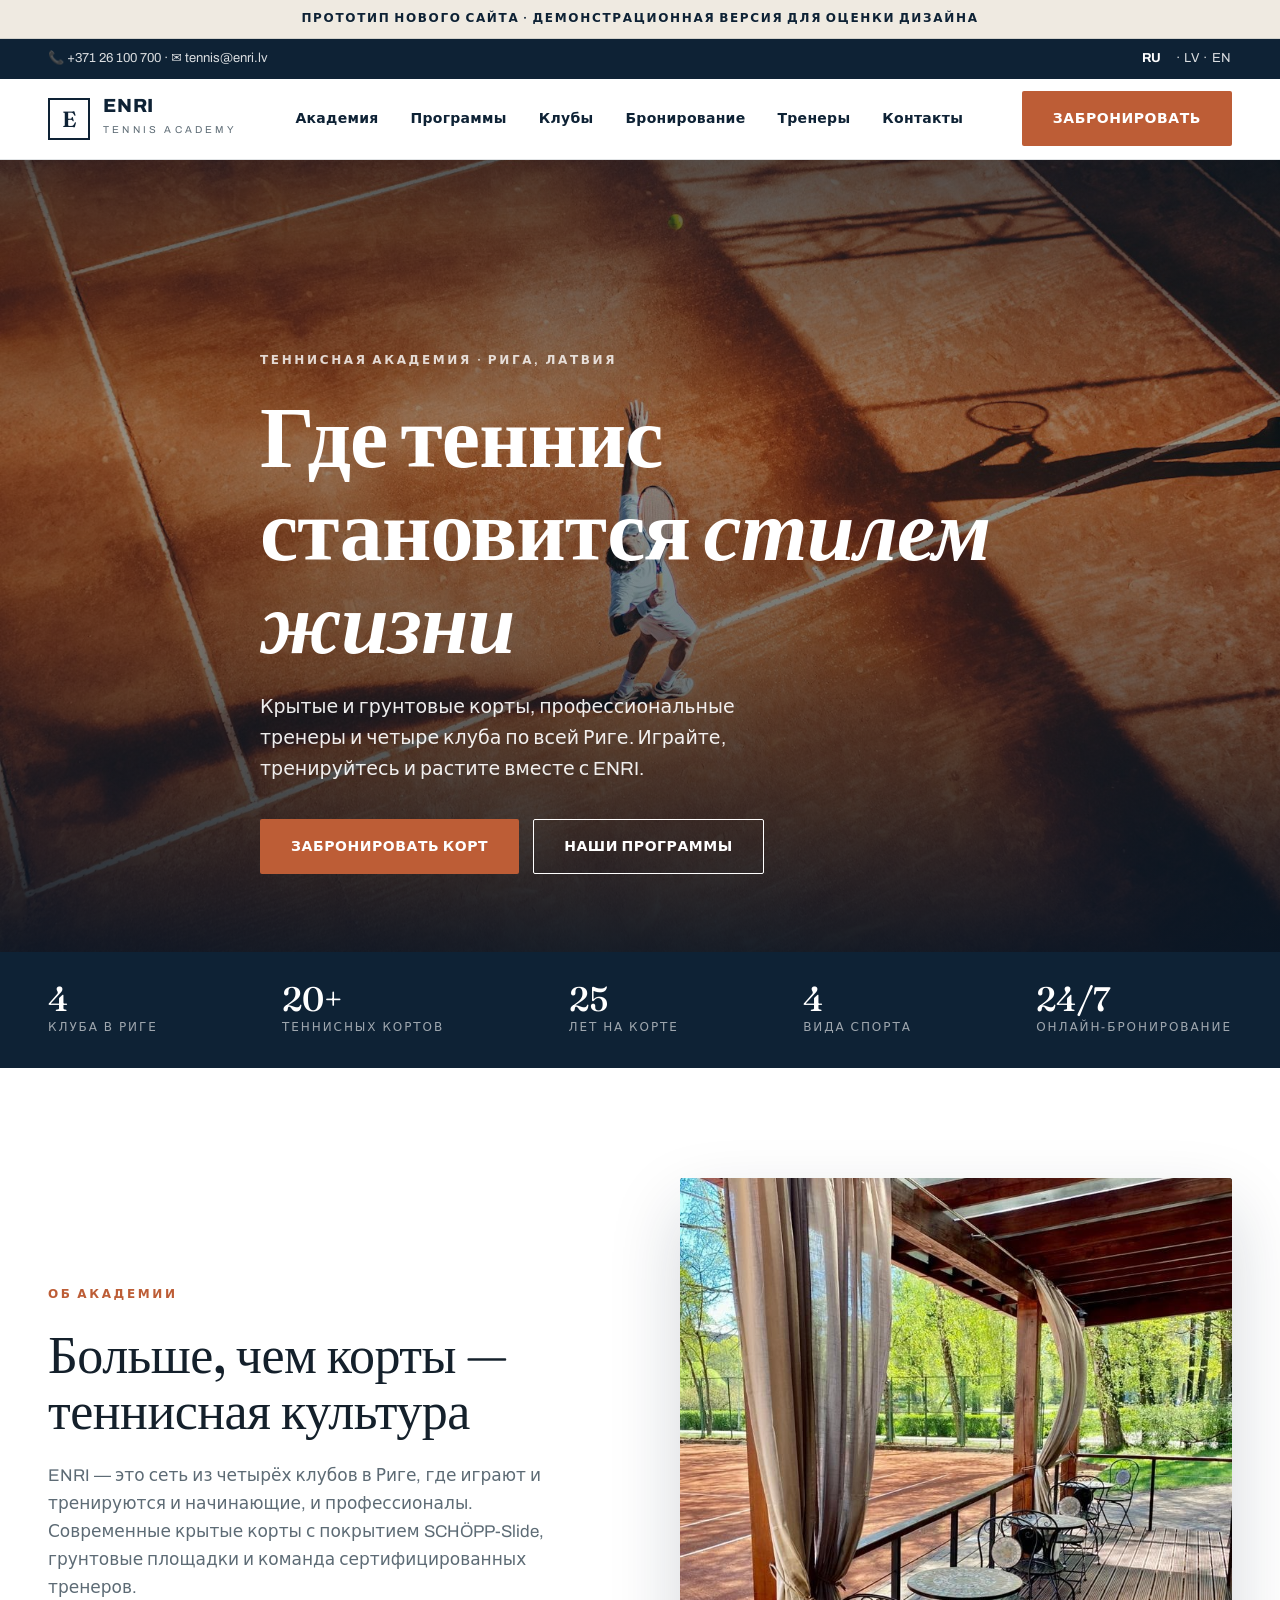
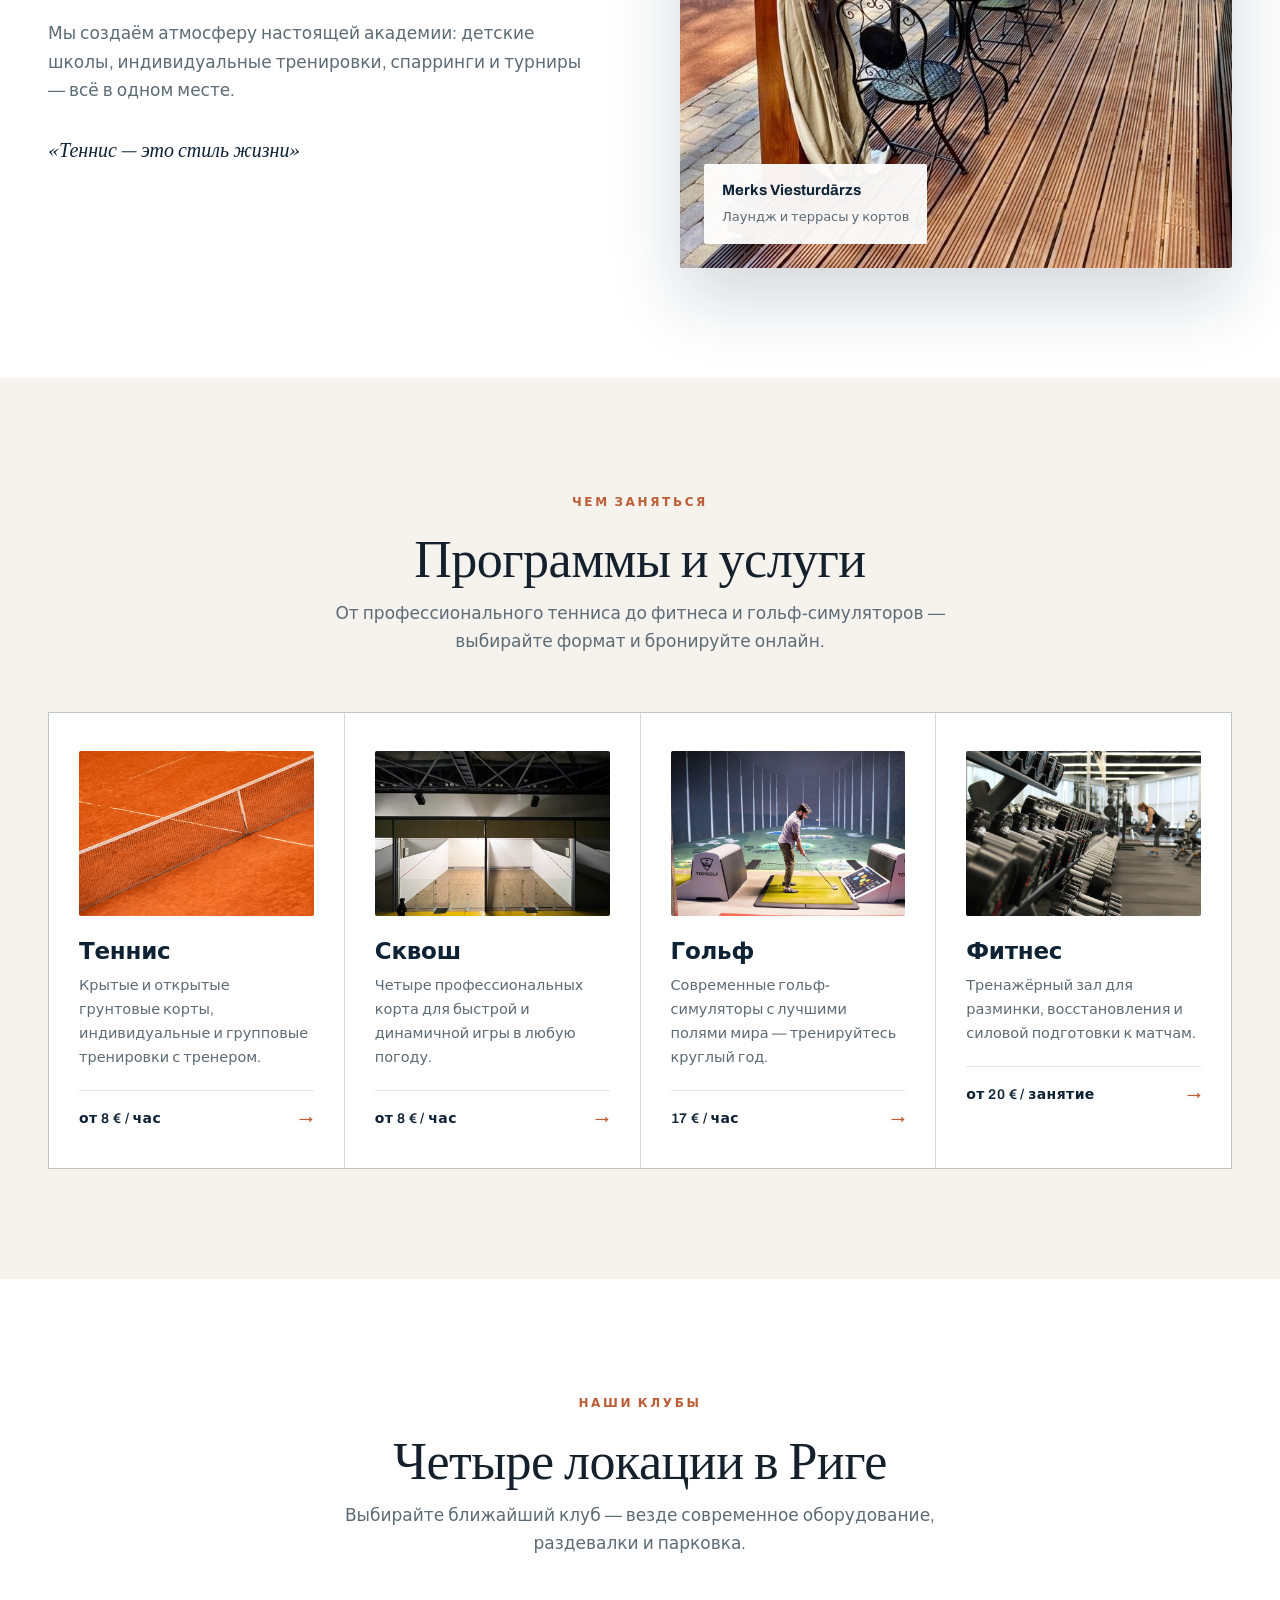
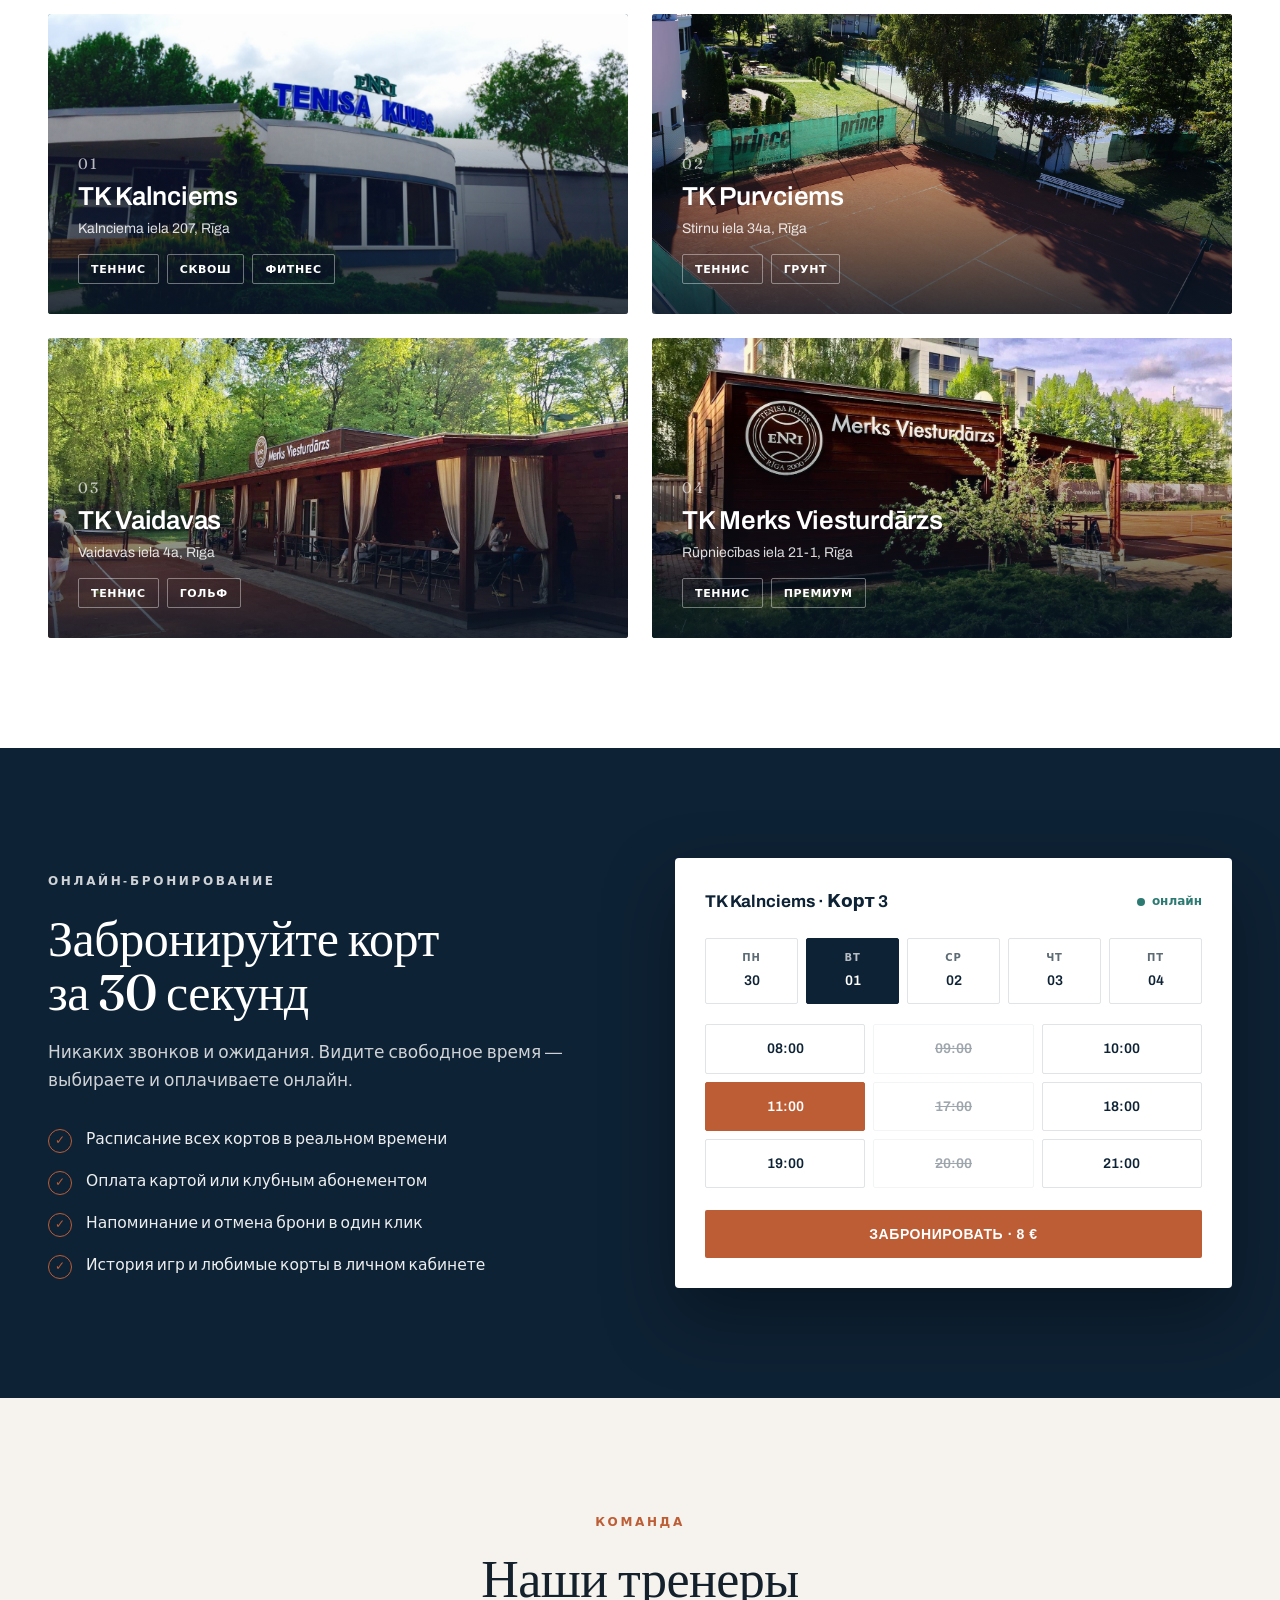
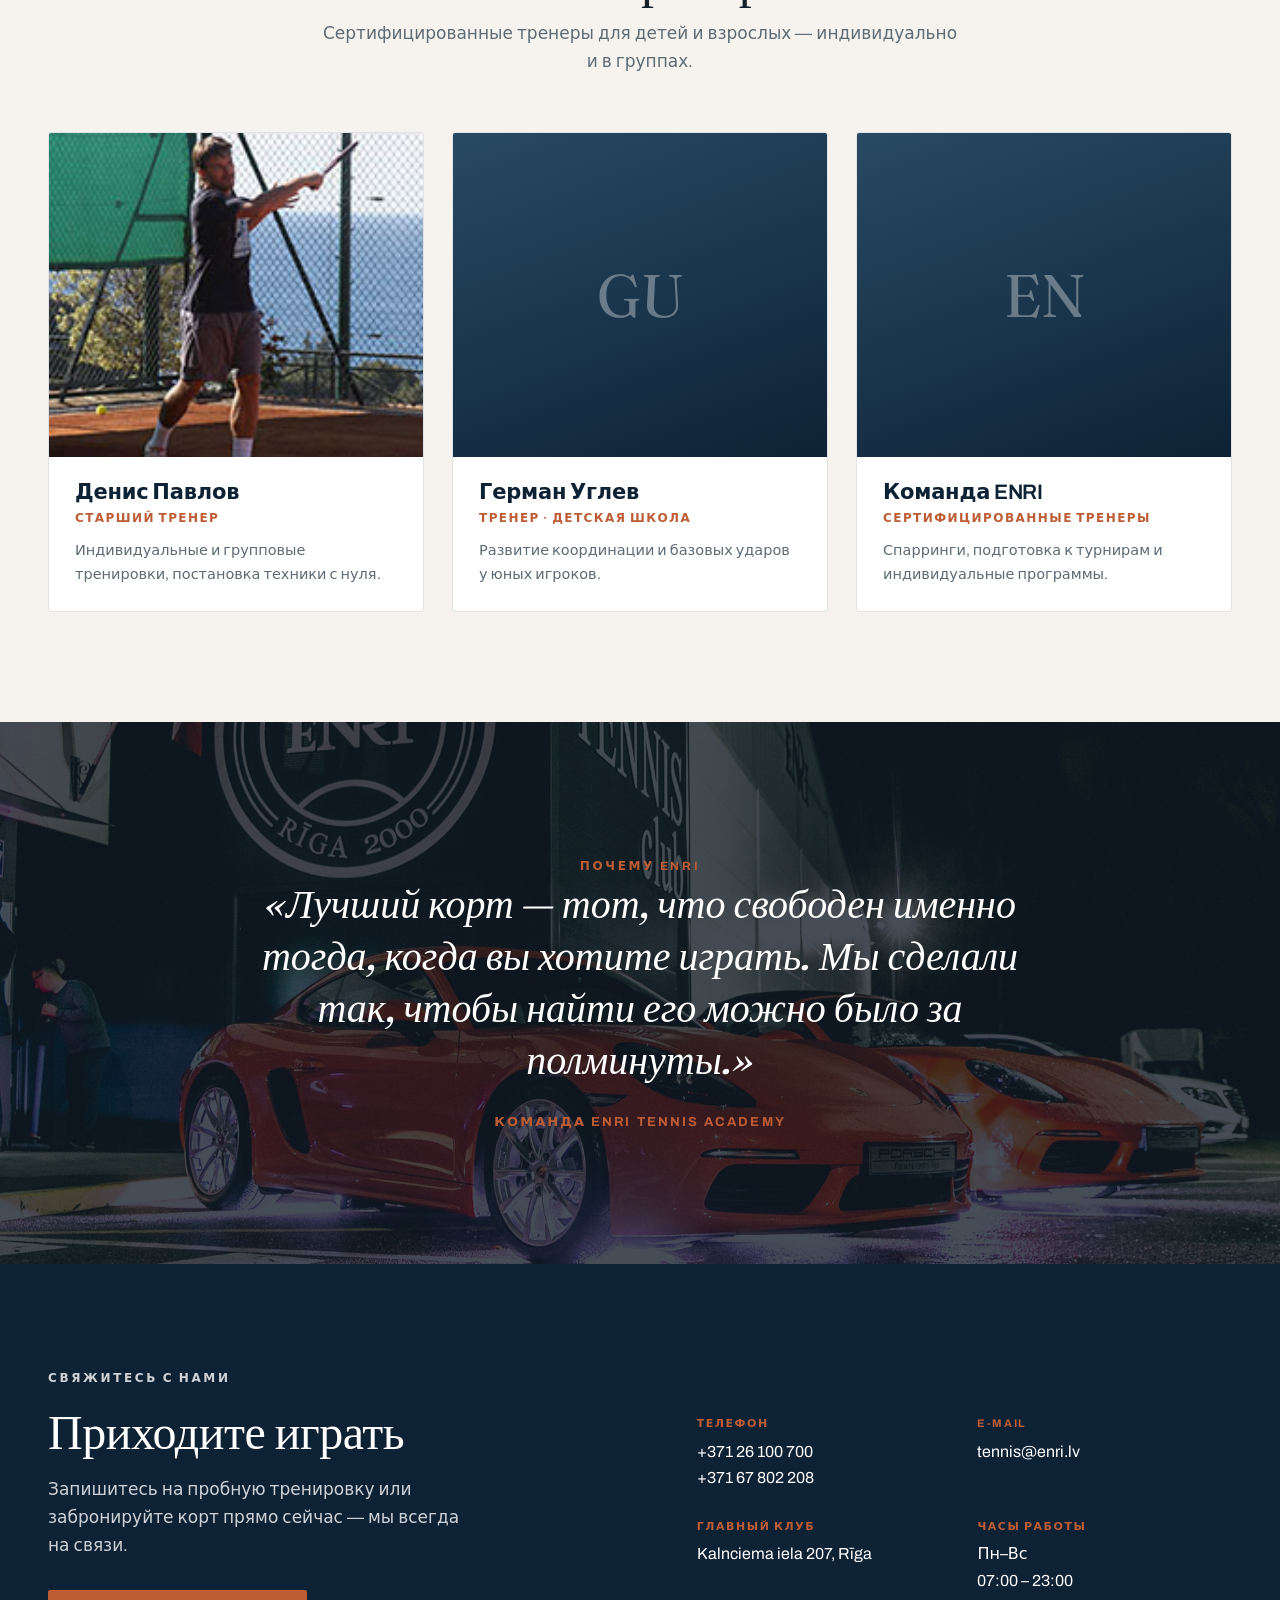
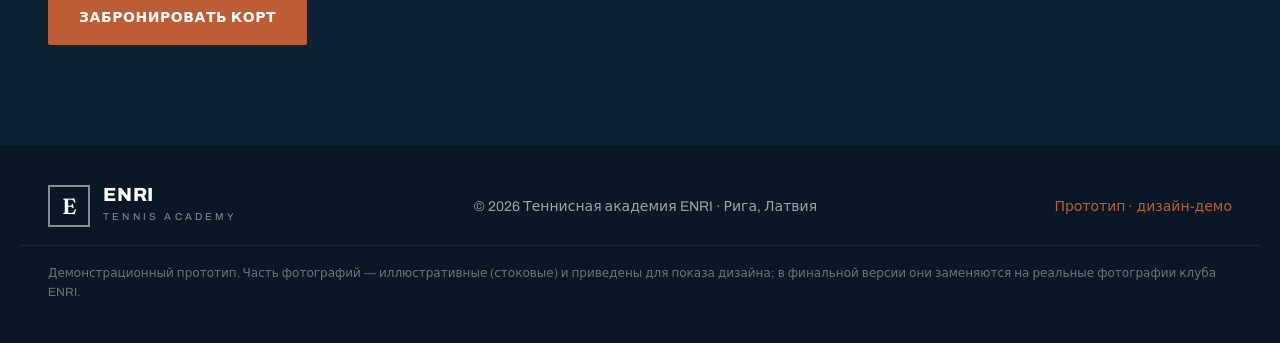
==== index.html @ 6da06980 "Add ENRI tennis club website prototype" ====
<!DOCTYPE html>
<html lang="ru">
<head>
<meta charset="UTF-8">
<meta name="viewport" content="width=device-width, initial-scale=1.0">
<title>ENRI Tennis Academy · Рига</title>
<meta name="description" content="ENRI — теннисная академия и сеть кортов в Риге. Теннис, сквош, гольф и фитнес. Тренировки, школы и онлайн-бронирование кортов.">
<link rel="preconnect" href="https://fonts.googleapis.com">
<link rel="preconnect" href="https://fonts.gstatic.com" crossorigin>
<link href="https://fonts.googleapis.com/css2?family=Archivo:wght@400;500;600;700;800;900&family=Fraunces:opsz,wght@9..144,400;9..144,500;9..144,600&display=swap" rel="stylesheet">
<style>
  :root{
    --navy:#0e2235;
    --navy-soft:#1b3850;
    --ink:#14202b;
    --paper:#ffffff;
    --cream:#f6f3ee;
    --cream-2:#efeae1;
    --clay:#bd5d36;
    --clay-deep:#a64c28;
    --sea:#2c7a72;
    --line:rgba(14,34,53,.12);
    --muted:#5d6b75;
    --max:1240px;
  }
  *{box-sizing:border-box;margin:0;padding:0}
  html{scroll-behavior:smooth}
  body{
    background:var(--paper);
    color:var(--ink);
    font-family:'Archivo',system-ui,sans-serif;
    line-height:1.65;
    -webkit-font-smoothing:antialiased;
    overflow-x:hidden;
  }
  a{color:inherit;text-decoration:none}
  img{max-width:100%;display:block}
  .wrap{max-width:var(--max);margin:0 auto;padding:0 28px}
  .serif{font-family:'Fraunces',Georgia,serif}
  .eyebrow{
    display:inline-block;font-size:12px;font-weight:700;letter-spacing:.22em;
    text-transform:uppercase;color:var(--clay);
  }
  .eyebrow.light{color:rgba(255,255,255,.8)}
  h1,h2,h3,h4{line-height:1.08;letter-spacing:-.01em;font-weight:700}
  .btn{
    display:inline-flex;align-items:center;gap:10px;cursor:pointer;
    padding:15px 30px;border-radius:2px;font-weight:600;font-size:14px;
    letter-spacing:.04em;text-transform:uppercase;border:1px solid transparent;
    transition:all .25s ease;
  }
  .btn-clay{background:var(--clay);color:#fff}
  .btn-clay:hover{background:var(--clay-deep)}
  .btn-outline{background:transparent;border-color:currentColor;color:var(--navy)}
  .btn-outline:hover{background:var(--navy);color:#fff;border-color:var(--navy)}
  .btn-outline.light{color:#fff}
  .btn-outline.light:hover{background:#fff;color:var(--navy)}

  /* ---------- TOP / HEADER ---------- */
  .topbar{background:var(--navy);color:rgba(255,255,255,.85);font-size:13px}
  .topbar .wrap{display:flex;justify-content:space-between;align-items:center;height:40px}
  .topbar a{opacity:.85;transition:opacity .2s}
  .topbar a:hover{opacity:1}
  .topbar .langs{display:flex;gap:14px;letter-spacing:.05em}
  .topbar .langs b{color:#fff}

  header{position:sticky;top:0;z-index:60;background:rgba(255,255,255,.92);backdrop-filter:blur(12px);border-bottom:1px solid var(--line)}
  .nav{display:flex;align-items:center;justify-content:space-between;height:80px}
  .logo{display:flex;align-items:center;gap:13px}
  .logo .mark{width:42px;height:42px;border:2px solid var(--navy);display:grid;place-items:center;
    font-family:'Fraunces';font-weight:600;font-size:22px;color:var(--navy)}
  .logo .txt b{display:block;font-weight:800;font-size:19px;letter-spacing:.04em;color:var(--navy);line-height:1}
  .logo .txt span{font-size:10px;letter-spacing:.32em;text-transform:uppercase;color:var(--muted)}
  .nav-links{display:flex;gap:32px;font-size:14px;font-weight:600;letter-spacing:.02em}
  .nav-links a{color:var(--navy);position:relative;padding:6px 0}
  .nav-links a::after{content:"";position:absolute;left:0;bottom:0;width:0;height:2px;background:var(--clay);transition:width .25s}
  .nav-links a:hover::after{width:100%}
  .nav-right{display:flex;align-items:center;gap:18px}
  .burger{display:none;flex-direction:column;gap:5px;background:none;border:none;cursor:pointer;padding:8px}
  .burger span{width:24px;height:2px;background:var(--navy);border-radius:2px}

  /* ---------- HERO ---------- */
  .hero{position:relative;min-height:88vh;display:flex;align-items:flex-end;color:#fff;overflow:hidden}
  .hero-bg{position:absolute;inset:0;z-index:0}
  .hero-bg .photo{position:absolute;inset:0;width:100%;height:100%;object-fit:cover}
  .hero-bg .vign{position:absolute;inset:0;background:
    linear-gradient(180deg,rgba(8,22,38,.68) 0%,rgba(8,22,38,.40) 35%,rgba(8,22,38,.55) 62%,rgba(8,22,38,.93) 100%)}
  .hero-inner{position:relative;z-index:2;padding:0 0 78px;max-width:760px}
  .hero h1{font-size:clamp(44px,7vw,86px);font-weight:600;margin:18px 0 22px}
  .hero h1 i{font-style:italic;color:#fff}
  .hero p{font-size:19px;max-width:540px;color:rgba(255,255,255,.92);margin-bottom:34px;font-weight:400}
  .hero-actions{display:flex;gap:14px;flex-wrap:wrap}
  .hero-meta{position:absolute;right:28px;bottom:78px;z-index:2;text-align:right;display:none}

  .ticker{background:var(--navy);color:#fff}
  .ticker .wrap{display:flex;justify-content:space-between;gap:24px;padding:30px 28px;flex-wrap:wrap}
  .ticker .it{display:flex;flex-direction:column;gap:2px}
  .ticker .it b{font-family:'Fraunces';font-size:34px;font-weight:500;line-height:1}
  .ticker .it span{font-size:12px;letter-spacing:.16em;text-transform:uppercase;color:rgba(255,255,255,.6)}

  /* ---------- INTRO ---------- */
  .intro{padding:110px 0}
  .intro-grid{display:grid;grid-template-columns:1fr 1fr;gap:80px;align-items:center}
  .intro h2{font-size:clamp(32px,4.4vw,52px);font-weight:500;margin:20px 0 24px}
  .intro p{color:var(--muted);font-size:17px;margin-bottom:18px}
  .intro .sig{margin-top:28px;font-family:'Fraunces';font-style:italic;font-size:20px;color:var(--navy)}
  .intro-img{position:relative;aspect-ratio:4/5;border-radius:3px;overflow:hidden;
    background:#0e2235;box-shadow:0 30px 70px rgba(14,34,53,.18)}
  .intro-img .cover{position:absolute;inset:0;width:100%;height:100%;object-fit:cover}
  .intro-img .cap{position:absolute;left:24px;bottom:24px;background:rgba(255,255,255,.94);
    padding:14px 18px;border-radius:2px}
  .intro-img .cap b{display:block;font-size:15px;color:var(--navy)}
  .intro-img .cap span{font-size:13px;color:var(--muted)}

  /* ---------- PROGRAMS ---------- */
  .programs{background:var(--cream);padding:110px 0}
  .sec-head{text-align:center;max-width:640px;margin:0 auto 56px}
  .sec-head h2{font-size:clamp(32px,4.4vw,52px);font-weight:500;margin:16px 0 14px}
  .sec-head p{color:var(--muted);font-size:17px}
  .prog-grid{display:grid;grid-template-columns:repeat(4,1fr);gap:1px;background:var(--line);border:1px solid var(--line)}
  .prog{background:var(--paper);padding:38px 30px;transition:background .3s;position:relative}
  .prog:hover{background:#fff}
  .prog .ph{aspect-ratio:1/.7;border-radius:2px;margin-bottom:24px;position:relative;overflow:hidden}
  .prog .ph.t{background:linear-gradient(150deg,#bd6840,#8f4527)}
  .prog .ph.s{background:linear-gradient(150deg,#2c7a72,#19514b)}
  .prog .ph.g{background:linear-gradient(150deg,#3a6f4a,#244830)}
  .prog .ph.f{background:linear-gradient(150deg,#2f6f93,#1c4763)}
  .prog .ph svg{position:absolute;inset:0;width:100%;height:100%;opacity:.5}
  .prog h3{font-size:23px;font-weight:600;color:var(--navy);margin-bottom:10px}
  .prog p{color:var(--muted);font-size:14.5px;margin-bottom:20px;min-height:64px}
  .prog .price{font-size:14px;font-weight:700;color:var(--clay);letter-spacing:.03em;
    display:flex;justify-content:space-between;align-items:center;border-top:1px solid var(--line);padding-top:16px}
  .prog .price span{color:var(--navy);font-weight:600}
  .prog .price .arr{color:var(--clay)}

  /* ---------- FACILITIES / LOCATIONS ---------- */
  .facilities{padding:110px 0}
  .loc-grid{display:grid;grid-template-columns:repeat(2,1fr);gap:24px;margin-top:50px}
  .loc{position:relative;border-radius:3px;overflow:hidden;min-height:300px;display:flex;align-items:flex-end;color:#fff}
  .loc .bg{position:absolute;inset:0;z-index:0}
  .loc:nth-child(1) .bg{background:linear-gradient(160deg,#2f6f93,#0e2235)}
  .loc:nth-child(2) .bg{background:linear-gradient(160deg,#bd6840,#5e2f1a)}
  .loc:nth-child(3) .bg{background:linear-gradient(160deg,#2c7a72,#11302c)}
  .loc:nth-child(4) .bg{background:linear-gradient(160deg,#3a6f4a,#15281a)}
  .loc .bg svg{position:absolute;inset:0;width:100%;height:100%;opacity:.4}
  .loc .bg img{position:absolute;inset:0;width:100%;height:100%;object-fit:cover}
  .loc .ov{position:absolute;inset:0;background:linear-gradient(180deg,transparent 30%,rgba(8,22,38,.82));z-index:1}
  .loc .body{position:relative;z-index:2;padding:30px}
  .loc .num{font-family:'Fraunces';font-size:15px;opacity:.7;letter-spacing:.1em}
  .loc h4{font-size:26px;font-weight:600;margin:6px 0 6px}
  .loc .addr{font-size:14px;opacity:.85;margin-bottom:14px}
  .loc .tags{display:flex;gap:8px;flex-wrap:wrap}
  .tag{font-size:11px;font-weight:600;letter-spacing:.06em;text-transform:uppercase;
    padding:5px 12px;border:1px solid rgba(255,255,255,.4);border-radius:2px}

  /* ---------- BOOKING ---------- */
  .booking{background:var(--navy);color:#fff;padding:110px 0}
  .booking-grid{display:grid;grid-template-columns:1fr 1fr;gap:70px;align-items:center}
  .booking h2{font-size:clamp(32px,4.4vw,50px);font-weight:500;margin:18px 0 20px}
  .booking p.lead{color:rgba(255,255,255,.8);font-size:17px;margin-bottom:30px}
  .booking ul{list-style:none;display:flex;flex-direction:column;gap:15px}
  .booking li{display:flex;gap:14px;align-items:flex-start;font-size:15.5px;color:rgba(255,255,255,.92)}
  .check{width:24px;height:24px;border:1px solid var(--clay);color:var(--clay);border-radius:50%;
    display:grid;place-items:center;flex-shrink:0;font-size:12px;margin-top:3px}
  .widget{background:#fff;color:var(--ink);border-radius:4px;padding:30px;box-shadow:0 30px 70px rgba(0,0,0,.35)}
  .widget .wh{display:flex;justify-content:space-between;align-items:center;margin-bottom:22px}
  .widget .wh b{font-size:17px;color:var(--navy)}
  .widget .wh .live{font-size:12px;color:var(--sea);font-weight:600;display:flex;align-items:center;gap:7px}
  .dot{width:8px;height:8px;border-radius:50%;background:var(--sea)}
  .days{display:grid;grid-template-columns:repeat(5,1fr);gap:8px;margin-bottom:20px}
  .day{text-align:center;padding:11px 0;border-radius:2px;border:1px solid var(--line);font-size:14px;
    font-weight:600;color:var(--navy);cursor:pointer;transition:.2s}
  .day small{display:block;color:var(--muted);font-size:10px;font-weight:600;letter-spacing:.08em;margin-bottom:3px}
  .day.active{background:var(--navy);color:#fff;border-color:var(--navy)}
  .day.active small{color:rgba(255,255,255,.7)}
  .slots{display:grid;grid-template-columns:repeat(3,1fr);gap:8px}
  .slot{padding:12px 0;text-align:center;border-radius:2px;font-size:14px;font-weight:600;cursor:pointer;
    border:1px solid var(--line);color:var(--navy);transition:.2s}
  .slot:hover:not(.busy){border-color:var(--clay);color:var(--clay)}
  .slot.busy{opacity:.4;cursor:not-allowed;text-decoration:line-through}
  .slot.sel{background:var(--clay);color:#fff;border-color:var(--clay)}
  .widget .wbtn{width:100%;justify-content:center;margin-top:22px}

  /* ---------- COACHES ---------- */
  .coaches{padding:110px 0;background:var(--cream)}
  .coach-grid{display:grid;grid-template-columns:repeat(3,1fr);gap:28px;margin-top:50px}
  .coach{background:#fff;border:1px solid var(--line);border-radius:3px;overflow:hidden;transition:transform .3s,box-shadow .3s}
  .coach:hover{transform:translateY(-6px);box-shadow:0 24px 50px rgba(14,34,53,.14)}
  .coach .ph{aspect-ratio:3/2.6;position:relative;display:grid;place-items:center;
    background:linear-gradient(160deg,#284a63,#0e2235)}
  .coach .ph .ini{font-family:'Fraunces';font-size:60px;color:rgba(255,255,255,.35)}
  .coach .ci{padding:24px 26px}
  .coach h4{font-size:21px;font-weight:600;color:var(--navy)}
  .coach .role{color:var(--clay);font-size:12px;font-weight:700;letter-spacing:.12em;text-transform:uppercase;margin:5px 0 10px}
  .coach .bio{color:var(--muted);font-size:14.5px}

  /* ---------- QUOTE ---------- */
  .quote{padding:130px 0;text-align:center;position:relative;color:#fff;overflow:hidden}
  .quote .qbg{position:absolute;inset:0;z-index:0}
  .quote .qbg img{width:100%;height:100%;object-fit:cover}
  .quote .qbg::after{content:"";position:absolute;inset:0;background:rgba(8,18,30,.74)}
  .quote .wrap{max-width:860px;position:relative;z-index:1}
  .quote blockquote{font-family:'Fraunces';font-style:italic;font-weight:500;font-size:clamp(26px,3.6vw,40px);
    line-height:1.3;color:#fff}
  .quote .by{margin-top:26px;font-size:13px;letter-spacing:.16em;text-transform:uppercase;color:var(--clay);font-weight:700}

  /* ---------- CONTACT ---------- */
  .contact{background:var(--navy);color:#fff;padding:100px 0}
  .contact-grid{display:grid;grid-template-columns:1.1fr 1fr;gap:60px;align-items:center}
  .contact h2{font-size:clamp(30px,4vw,48px);font-weight:500;margin:16px 0 18px}
  .contact .lead{color:rgba(255,255,255,.8);font-size:17px;margin-bottom:30px;max-width:420px}
  .ci-list{display:grid;grid-template-columns:1fr 1fr;gap:26px}
  .ci-row .l{font-size:11px;letter-spacing:.14em;text-transform:uppercase;color:var(--clay);font-weight:700;margin-bottom:6px}
  .ci-row .v{font-size:16px;color:#fff}

  footer{background:#091824;color:rgba(255,255,255,.6);padding:40px 0;font-size:14px}
  .foot{display:flex;justify-content:space-between;align-items:center;gap:18px;flex-wrap:wrap}
  .foot .logo .mark{border-color:rgba(255,255,255,.5);color:#fff}
  .foot .logo .txt b{color:#fff}

  .proto{background:var(--cream-2);color:var(--navy);text-align:center;font-size:12px;font-weight:700;
    padding:9px;letter-spacing:.14em;text-transform:uppercase;border-bottom:1px solid var(--line)}

  /* ---------- RESPONSIVE ---------- */
  @media(max-width:980px){
    .nav-links{display:none}
    .burger{display:flex}
    .intro-grid{grid-template-columns:1fr;gap:44px}
    .prog-grid{grid-template-columns:repeat(2,1fr)}
    .booking-grid{grid-template-columns:1fr;gap:44px}
    .coach-grid{grid-template-columns:1fr}
    .contact-grid{grid-template-columns:1fr;gap:40px}
  }
  @media(max-width:600px){
    .topbar .left{display:none}
    .prog-grid{grid-template-columns:1fr}
    .loc-grid{grid-template-columns:1fr}
    .ci-list{grid-template-columns:1fr}
    .hero{min-height:80vh}
  }
</style>
</head>
<body>

<div class="proto">Прототип нового сайта · демонстрационная версия для оценки дизайна</div>

<!-- TOPBAR -->
<div class="topbar">
  <div class="wrap">
    <div class="left">📞 +371 26 100 700 · ✉ tennis@enri.lv</div>
    <div class="langs"><b>RU</b> · LV · EN</div>
  </div>
</div>

<!-- HEADER -->
<header>
  <div class="wrap nav">
    <a class="logo" href="#">
      <span class="mark">E</span>
      <span class="txt"><b>ENRI</b><span>Tennis Academy</span></span>
    </a>
    <nav class="nav-links">
      <a href="#about">Академия</a>
      <a href="#programs">Программы</a>
      <a href="#facilities">Клубы</a>
      <a href="#booking">Бронирование</a>
      <a href="#coaches">Тренеры</a>
      <a href="#contact">Контакты</a>
    </nav>
    <div class="nav-right">
      <a href="#booking" class="btn btn-clay">Забронировать</a>
      <button class="burger" id="burger"><span></span><span></span><span></span></button>
    </div>
  </div>
</header>

<!-- HERO -->
<section class="hero">
  <div class="hero-bg">
    <img class="photo" src="img/stock/action1.jpg" alt="Теннис на грунтовом корте">
    <div class="vign"></div>
  </div>
  <div class="wrap">
    <div class="hero-inner">
      <span class="eyebrow light">Теннисная академия · Рига, Латвия</span>
      <h1 class="serif">Где теннис<br>становится <i>стилем жизни</i></h1>
      <p>Крытые и грунтовые корты, профессиональные тренеры и четыре клуба по всей Риге. Играйте, тренируйтесь и растите вместе с ENRI.</p>
      <div class="hero-actions">
        <a href="#booking" class="btn btn-clay">Забронировать корт</a>
        <a href="#programs" class="btn btn-outline light">Наши программы</a>
      </div>
    </div>
  </div>
</section>

<!-- TICKER -->
<div class="ticker">
  <div class="wrap">
    <div class="it"><b>4</b><span>клуба в Риге</span></div>
    <div class="it"><b>20+</b><span>теннисных кортов</span></div>
    <div class="it"><b>25</b><span>лет на корте</span></div>
    <div class="it"><b>4</b><span>вида спорта</span></div>
    <div class="it"><b>24/7</b><span>онлайн-бронирование</span></div>
  </div>
</div>

<!-- INTRO / ABOUT -->
<section class="intro" id="about">
  <div class="wrap intro-grid">
    <div>
      <span class="eyebrow">Об академии</span>
      <h2 class="serif">Больше, чем корты —<br>теннисная культура</h2>
      <p>ENRI — это сеть из четырёх клубов в Риге, где играют и тренируются и начинающие, и профессионалы. Современные крытые корты с покрытием SCHÖPP-Slide, грунтовые площадки и команда сертифицированных тренеров.</p>
      <p>Мы создаём атмосферу настоящей академии: детские школы, индивидуальные тренировки, спарринги и турниры — всё в одном месте.</p>
      <div class="sig">«Теннис — это стиль жизни»</div>
    </div>
    <div class="intro-img">
      <img class="cover" src="img/c-5.jpg" alt="Лаундж-зона у грунтовых кортов ENRI">
      <div class="cap"><b>Merks Viesturdārzs</b><span>Лаундж и террасы у кортов</span></div>
    </div>
  </div>
</section>

<!-- PROGRAMS -->
<section class="programs" id="programs">
  <div class="wrap">
    <div class="sec-head">
      <span class="eyebrow">Чем заняться</span>
      <h2 class="serif">Программы и услуги</h2>
      <p>От профессионального тенниса до фитнеса и гольф-симуляторов — выбирайте формат и бронируйте онлайн.</p>
    </div>
    <div class="prog-grid">
      <div class="prog">
        <div class="ph t" style="background-image:url('img/stock/clay1.jpg');background-size:cover;background-position:center"></div>
        <h3>Теннис</h3>
        <p>Крытые и открытые грунтовые корты, индивидуальные и групповые тренировки с тренером.</p>
        <div class="price"><span>от 8 € / час</span><span class="arr">→</span></div>
      </div>
      <div class="prog">
        <div class="ph s" style="background-image:url('img/stock/squash1.jpg');background-size:cover;background-position:center"></div>
        <h3>Сквош</h3>
        <p>Четыре профессиональных корта для быстрой и динамичной игры в любую погоду.</p>
        <div class="price"><span>от 8 € / час</span><span class="arr">→</span></div>
      </div>
      <div class="prog">
        <div class="ph g" style="background-image:url('img/stock/golf1.jpg');background-size:cover;background-position:center"></div>
        <h3>Гольф</h3>
        <p>Современные гольф-симуляторы с лучшими полями мира — тренируйтесь круглый год.</p>
        <div class="price"><span>17 € / час</span><span class="arr">→</span></div>
      </div>
      <div class="prog">
        <div class="ph f" style="background-image:url('img/stock/fitness2.jpg');background-size:cover;background-position:center"></div>
        <h3>Фитнес</h3>
        <p>Тренажёрный зал для разминки, восстановления и силовой подготовки к матчам.</p>
        <div class="price"><span>от 20 € / занятие</span><span class="arr">→</span></div>
      </div>
    </div>
  </div>
</section>

<!-- FACILITIES -->
<section class="facilities" id="facilities">
  <div class="wrap">
    <div class="sec-head">
      <span class="eyebrow">Наши клубы</span>
      <h2 class="serif">Четыре локации в Риге</h2>
      <p>Выбирайте ближайший клуб — везде современное оборудование, раздевалки и парковка.</p>
    </div>
    <div class="loc-grid">
      <div class="loc">
        <div class="bg"><img src="img/c-fsr.jpg" alt="TK Kalnciems"></div>
        <div class="ov"></div>
        <div class="body">
          <div class="num">01</div><h4>TK Kalnciems</h4>
          <div class="addr">Kalnciema iela 207, Rīga</div>
          <div class="tags"><span class="tag">Теннис</span><span class="tag">Сквош</span><span class="tag">Фитнес</span></div>
        </div>
      </div>
      <div class="loc">
        <div class="bg"><img src="img/c-dsc04954.jpg" alt="TK Purvciems"></div>
        <div class="ov"></div>
        <div class="body">
          <div class="num">02</div><h4>TK Purvciems</h4>
          <div class="addr">Stirnu iela 34a, Rīga</div>
          <div class="tags"><span class="tag">Теннис</span><span class="tag">Грунт</span></div>
        </div>
      </div>
      <div class="loc">
        <div class="bg"><img src="img/c-4.jpg" alt="TK Vaidavas"></div>
        <div class="ov"></div>
        <div class="body">
          <div class="num">03</div><h4>TK Vaidavas</h4>
          <div class="addr">Vaidavas iela 4a, Rīga</div>
          <div class="tags"><span class="tag">Теннис</span><span class="tag">Гольф</span></div>
        </div>
      </div>
      <div class="loc">
        <div class="bg"><img src="img/c-3.jpg" alt="TK Merks Viesturdārzs"></div>
        <div class="ov"></div>
        <div class="body">
          <div class="num">04</div><h4>TK Merks Viesturdārzs</h4>
          <div class="addr">Rūpniecības iela 21-1, Rīga</div>
          <div class="tags"><span class="tag">Теннис</span><span class="tag">Премиум</span></div>
        </div>
      </div>
    </div>
  </div>
</section>

<!-- BOOKING -->
<section class="booking" id="booking">
  <div class="wrap booking-grid">
    <div>
      <span class="eyebrow light">Онлайн-бронирование</span>
      <h2 class="serif">Забронируйте корт<br>за 30 секунд</h2>
      <p class="lead">Никаких звонков и ожидания. Видите свободное время — выбираете и оплачиваете онлайн.</p>
      <ul>
        <li><span class="check">✓</span> Расписание всех кортов в реальном времени</li>
        <li><span class="check">✓</span> Оплата картой или клубным абонементом</li>
        <li><span class="check">✓</span> Напоминание и отмена брони в один клик</li>
        <li><span class="check">✓</span> История игр и любимые корты в личном кабинете</li>
      </ul>
    </div>
    <div class="widget">
      <div class="wh"><b>TK Kalnciems · Корт 3</b><span class="live"><span class="dot"></span>онлайн</span></div>
      <div class="days">
        <div class="day"><small>ПН</small>30</div>
        <div class="day active"><small>ВТ</small>01</div>
        <div class="day"><small>СР</small>02</div>
        <div class="day"><small>ЧТ</small>03</div>
        <div class="day"><small>ПТ</small>04</div>
      </div>
      <div class="slots" id="slots">
        <div class="slot">08:00</div>
        <div class="slot busy">09:00</div>
        <div class="slot">10:00</div>
        <div class="slot sel">11:00</div>
        <div class="slot busy">17:00</div>
        <div class="slot">18:00</div>
        <div class="slot">19:00</div>
        <div class="slot busy">20:00</div>
        <div class="slot">21:00</div>
      </div>
      <button class="btn btn-clay wbtn" id="bookBtn">Забронировать · 8 €</button>
    </div>
  </div>
</section>

<!-- COACHES -->
<section class="coaches" id="coaches">
  <div class="wrap">
    <div class="sec-head">
      <span class="eyebrow">Команда</span>
      <h2 class="serif">Наши тренеры</h2>
      <p>Сертифицированные тренеры для детей и взрослых — индивидуально и в группах.</p>
    </div>
    <div class="coach-grid">
      <div class="coach">
        <div class="ph" style="background-image:url('img/denis-pavlov_200x200.jpg');background-size:cover;background-position:center top"></div>
        <div class="ci"><h4>Денис Павлов</h4><div class="role">Старший тренер</div><div class="bio">Индивидуальные и групповые тренировки, постановка техники с нуля.</div></div>
      </div>
      <div class="coach">
        <div class="ph"><span class="ini">GU</span></div>
        <div class="ci"><h4>Герман Углев</h4><div class="role">Тренер · детская школа</div><div class="bio">Развитие координации и базовых ударов у юных игроков.</div></div>
      </div>
      <div class="coach">
        <div class="ph"><span class="ini">EN</span></div>
        <div class="ci"><h4>Команда ENRI</h4><div class="role">Сертифицированные тренеры</div><div class="bio">Спарринги, подготовка к турнирам и индивидуальные программы.</div></div>
      </div>
    </div>
  </div>
</section>

<!-- QUOTE -->
<section class="quote">
  <div class="qbg"><img src="img/c-hall1.jpg" alt="Теннисный клуб ENRI"></div>
  <div class="wrap">
    <span class="eyebrow">Почему ENRI</span>
    <blockquote>«Лучший корт — тот, что свободен именно тогда, когда вы хотите играть. Мы сделали так, чтобы найти его можно было за полминуты.»</blockquote>
    <div class="by">Команда ENRI Tennis Academy</div>
  </div>
</section>

<!-- CONTACT -->
<section class="contact" id="contact">
  <div class="wrap contact-grid">
    <div>
      <span class="eyebrow light">Свяжитесь с нами</span>
      <h2 class="serif">Приходите играть</h2>
      <p class="lead">Запишитесь на пробную тренировку или забронируйте корт прямо сейчас — мы всегда на связи.</p>
      <a href="#booking" class="btn btn-clay">Забронировать корт</a>
    </div>
    <div class="ci-list">
      <div class="ci-row"><div class="l">Телефон</div><div class="v">+371 26 100 700<br>+371 67 802 208</div></div>
      <div class="ci-row"><div class="l">E-mail</div><div class="v">tennis@enri.lv</div></div>
      <div class="ci-row"><div class="l">Главный клуб</div><div class="v">Kalnciema iela 207, Rīga</div></div>
      <div class="ci-row"><div class="l">Часы работы</div><div class="v">Пн–Вс<br>07:00 – 23:00</div></div>
    </div>
  </div>
</section>

<footer>
  <div class="wrap foot">
    <a class="logo" href="#"><span class="mark">E</span><span class="txt"><b>ENRI</b><span style="color:rgba(255,255,255,.5)">Tennis Academy</span></span></a>
    <div>© 2026 Теннисная академия ENRI · Рига, Латвия</div>
    <div style="color:var(--clay)">Прототип · дизайн-демо</div>
  </div>
  <div class="wrap" style="margin-top:18px;padding-top:18px;border-top:1px solid rgba(255,255,255,.08);font-size:12px;color:rgba(255,255,255,.4);line-height:1.6">
    Демонстрационный прототип. Часть фотографий — иллюстративные (стоковые) и приведены для показа дизайна; в финальной версии они заменяются на реальные фотографии клуба ENRI.
  </div>
</footer>

<script>
  const burger=document.getElementById('burger');
  burger&&burger.addEventListener('click',()=>{
    const links=document.querySelector('.nav-links');
    const open=links.style.display==='flex';
    links.style.cssText=open?'':'display:flex;position:absolute;top:120px;left:0;right:0;flex-direction:column;gap:0;background:#fff;padding:10px 28px;border-bottom:1px solid var(--line);box-shadow:0 20px 40px rgba(0,0,0,.1)';
  });
  document.querySelectorAll('#slots .slot:not(.busy)').forEach(s=>{
    s.addEventListener('click',()=>{
      document.querySelectorAll('#slots .slot').forEach(x=>x.classList.remove('sel'));
      s.classList.add('sel');
      document.getElementById('bookBtn').textContent='Забронировать '+s.textContent+' · 8 €';
    });
  });
  document.querySelectorAll('.day').forEach(d=>{
    d.addEventListener('click',()=>{
      document.querySelectorAll('.day').forEach(x=>x.classList.remove('active'));
      d.classList.add('active');
    });
  });
  document.getElementById('bookBtn').addEventListener('click',()=>{
    alert('Это демо-прототип. В рабочей версии здесь будет реальная оплата и подтверждение брони.');
  });
</script>
</body>
</html>
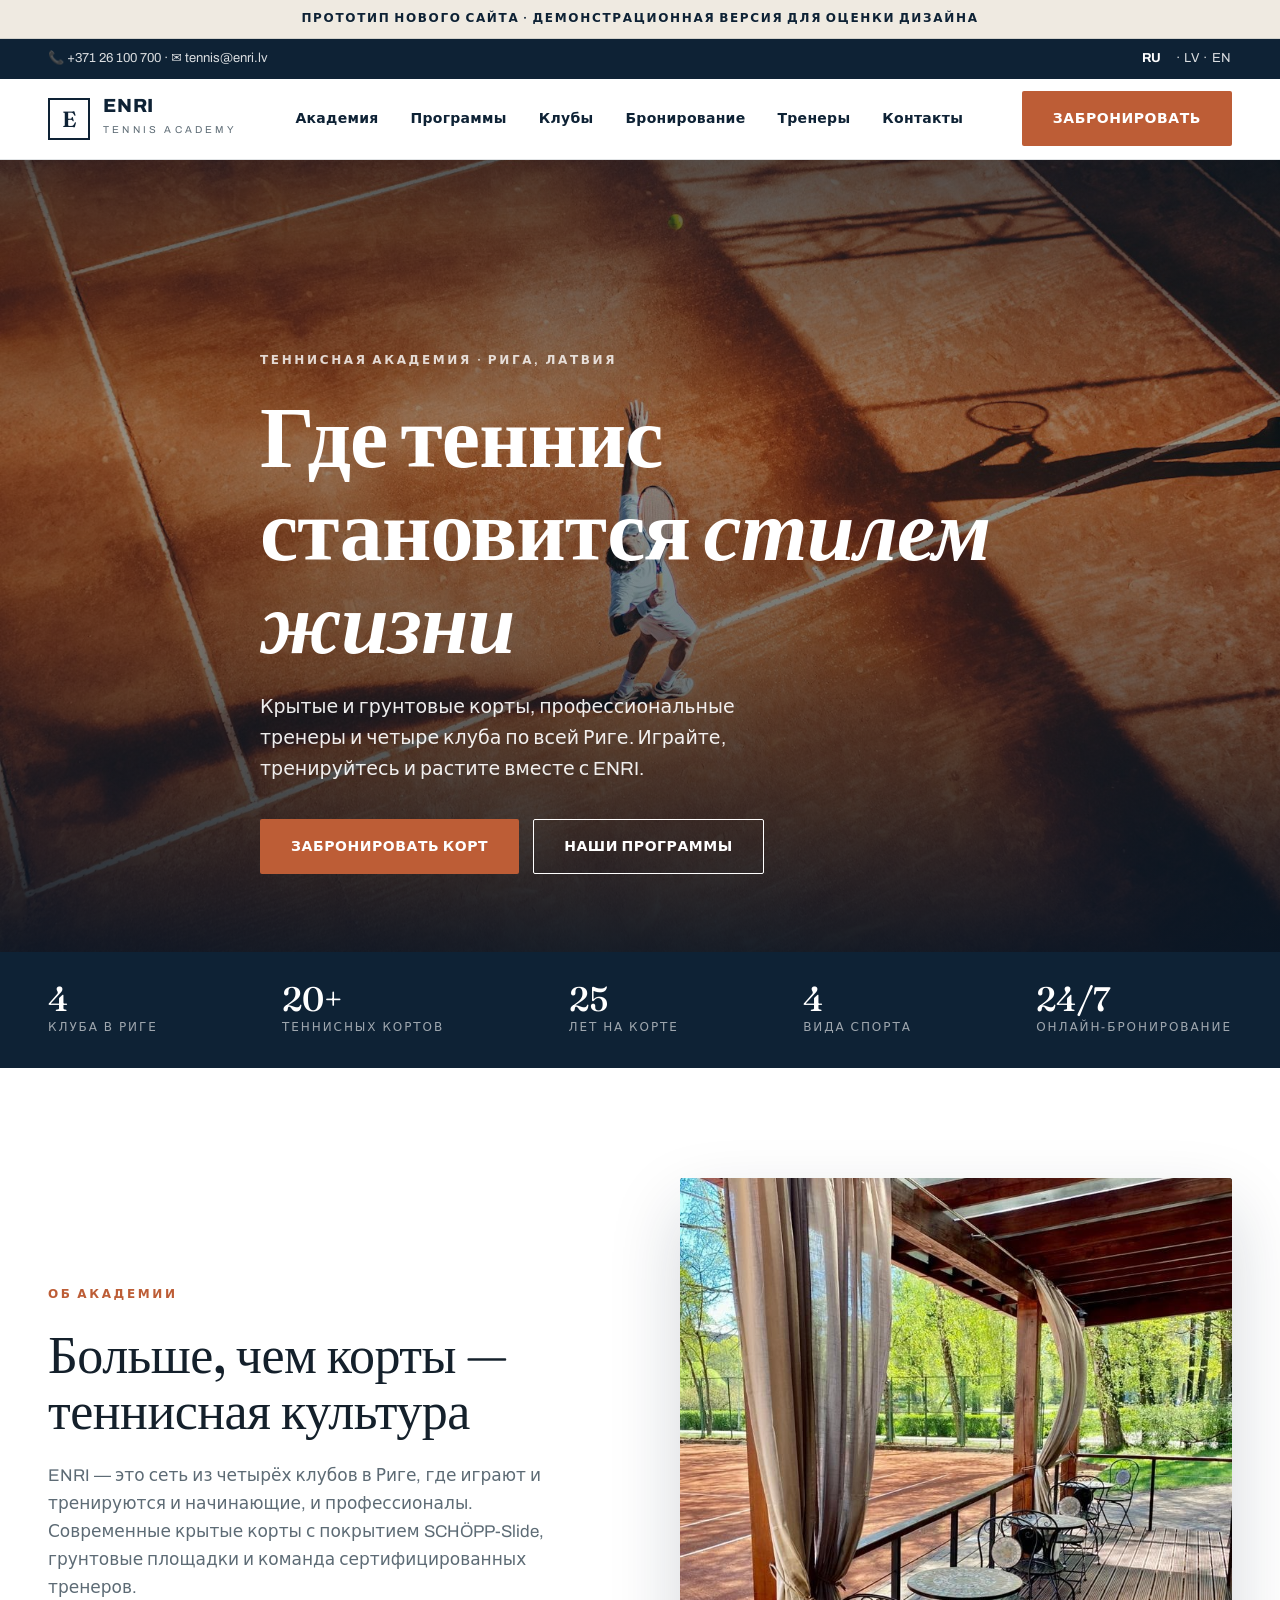
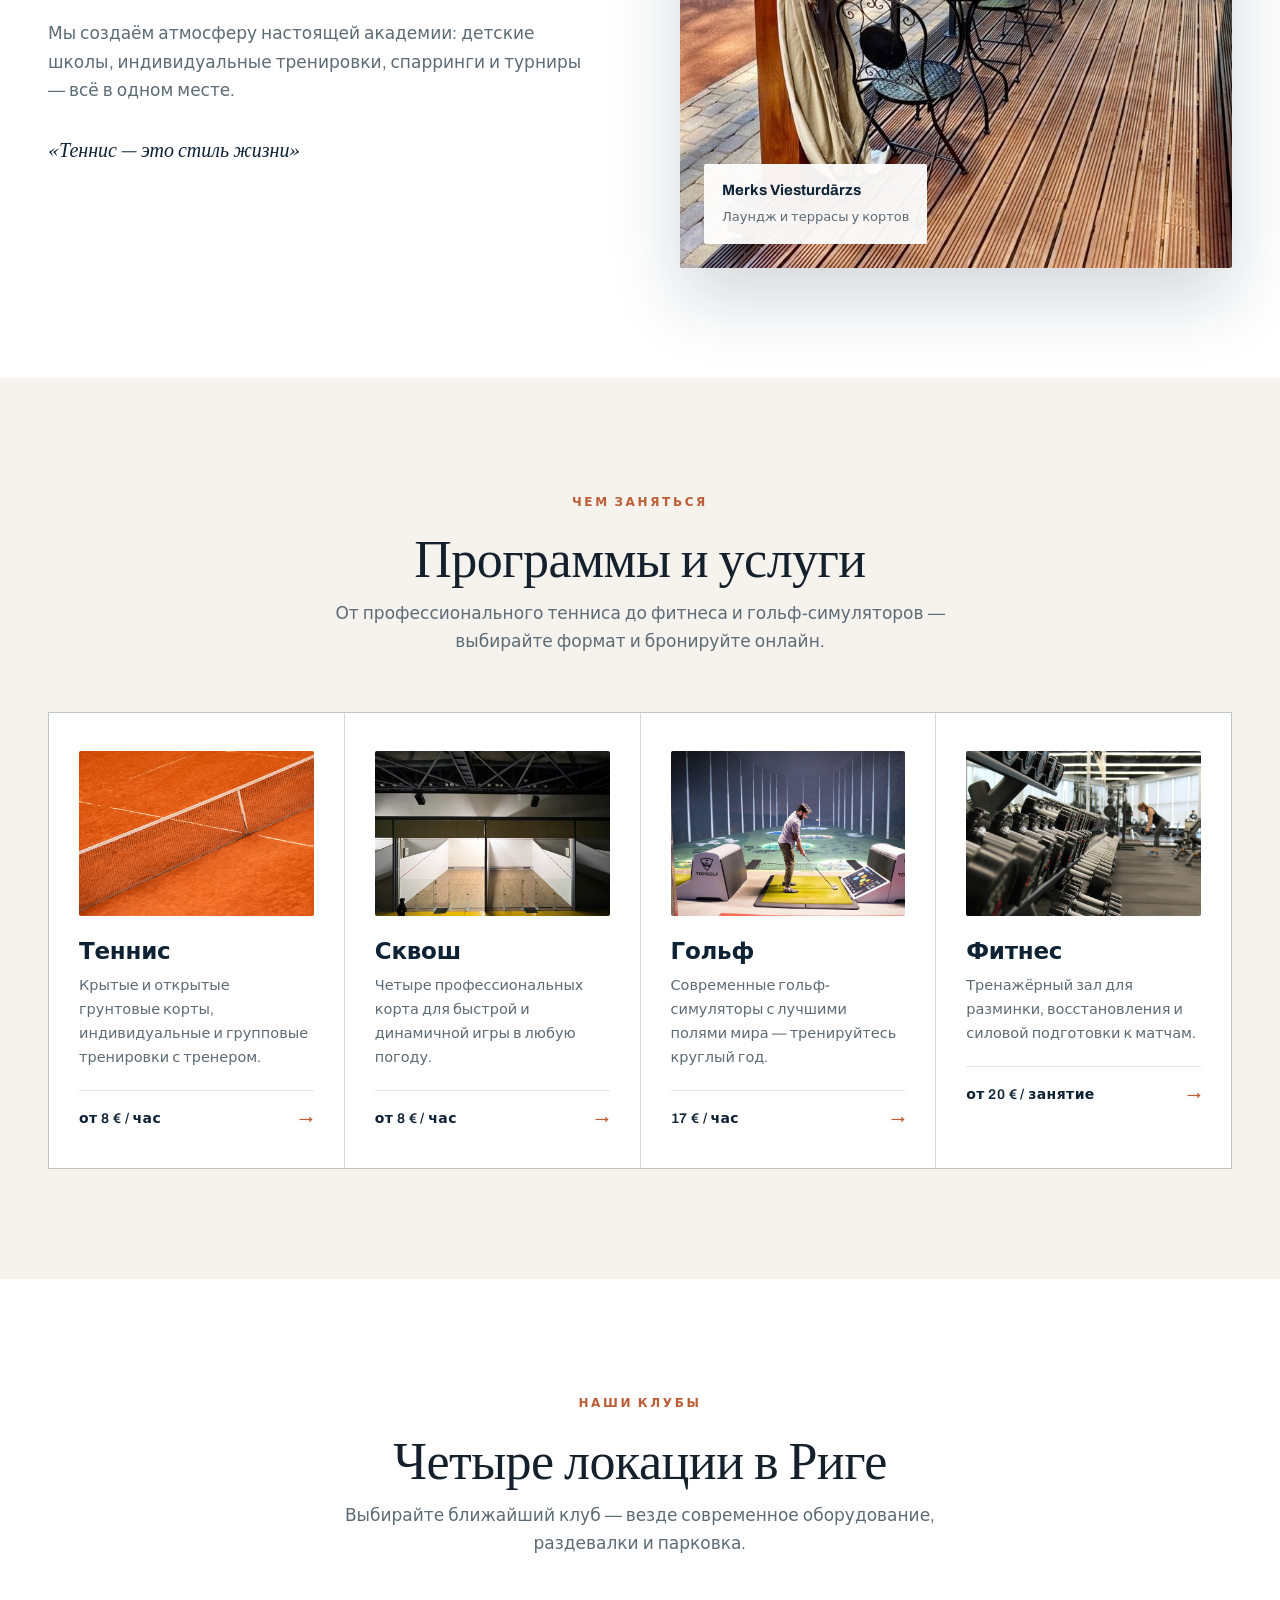
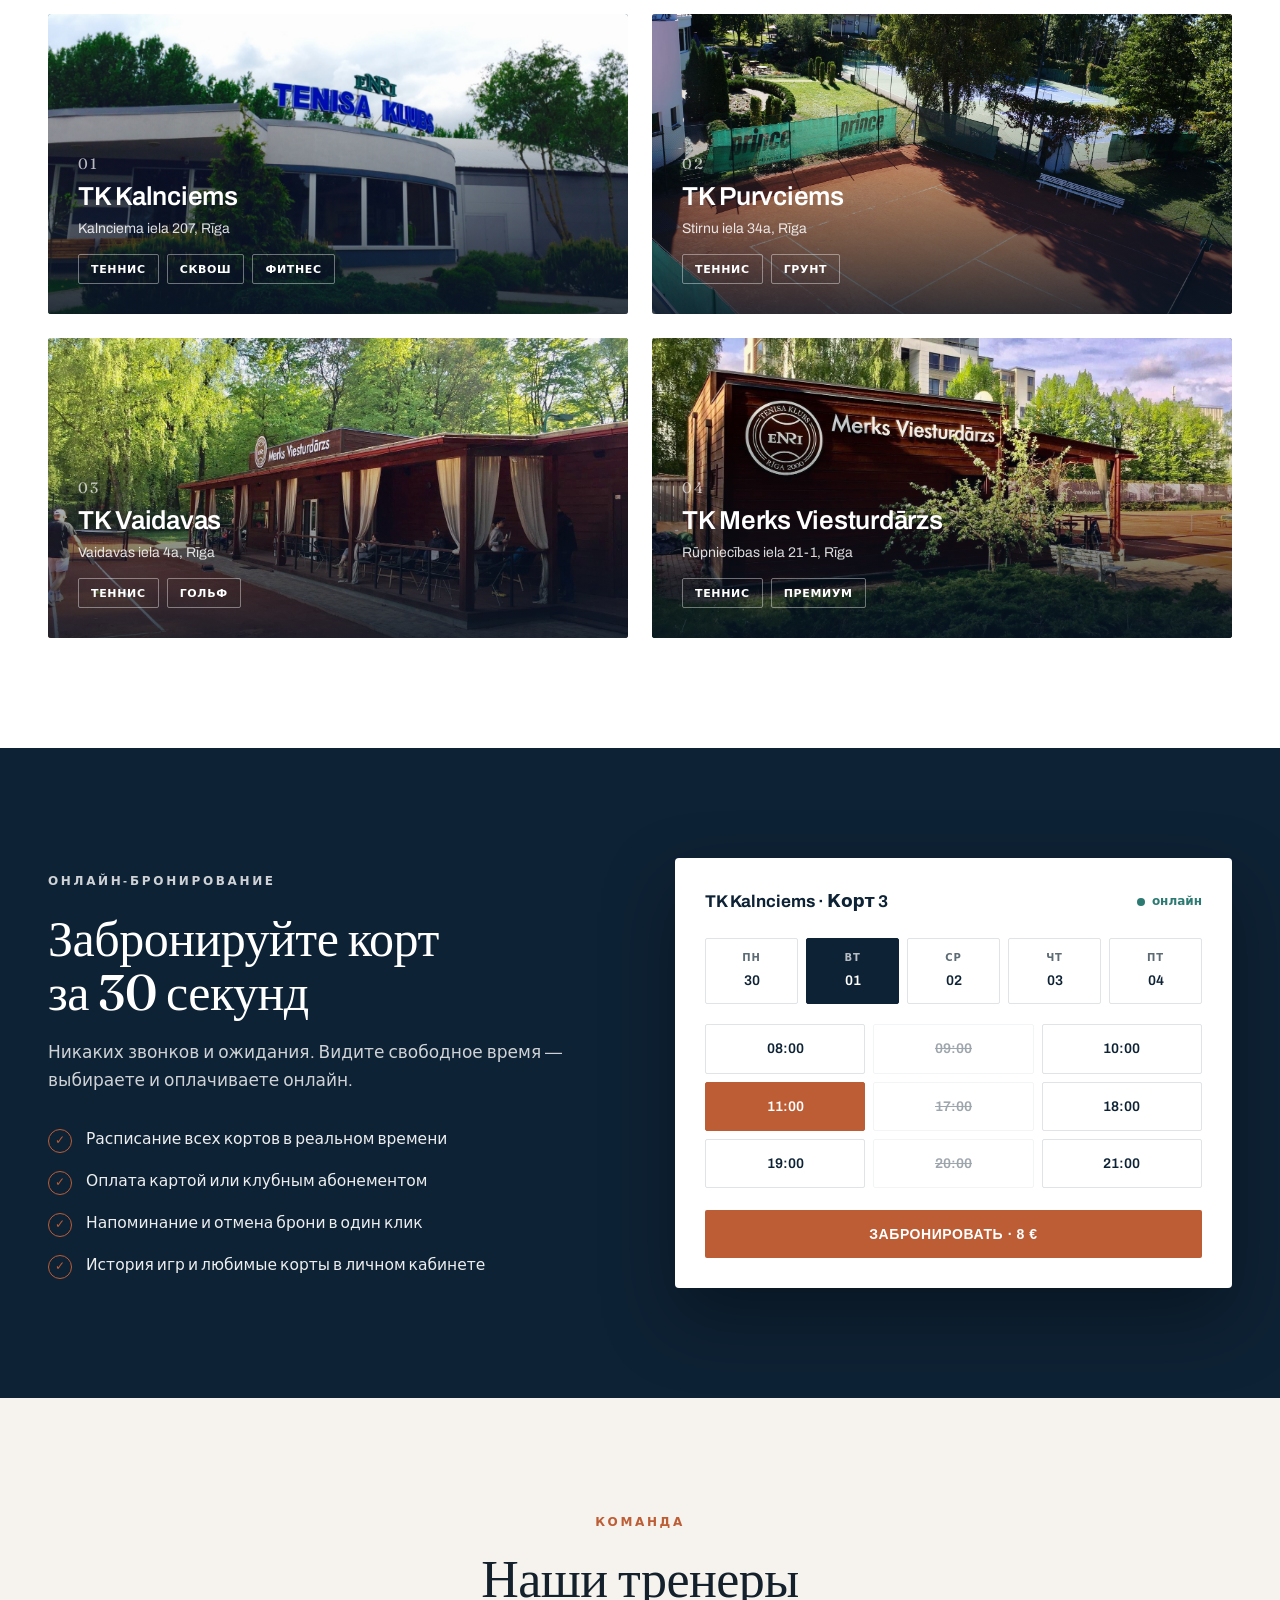
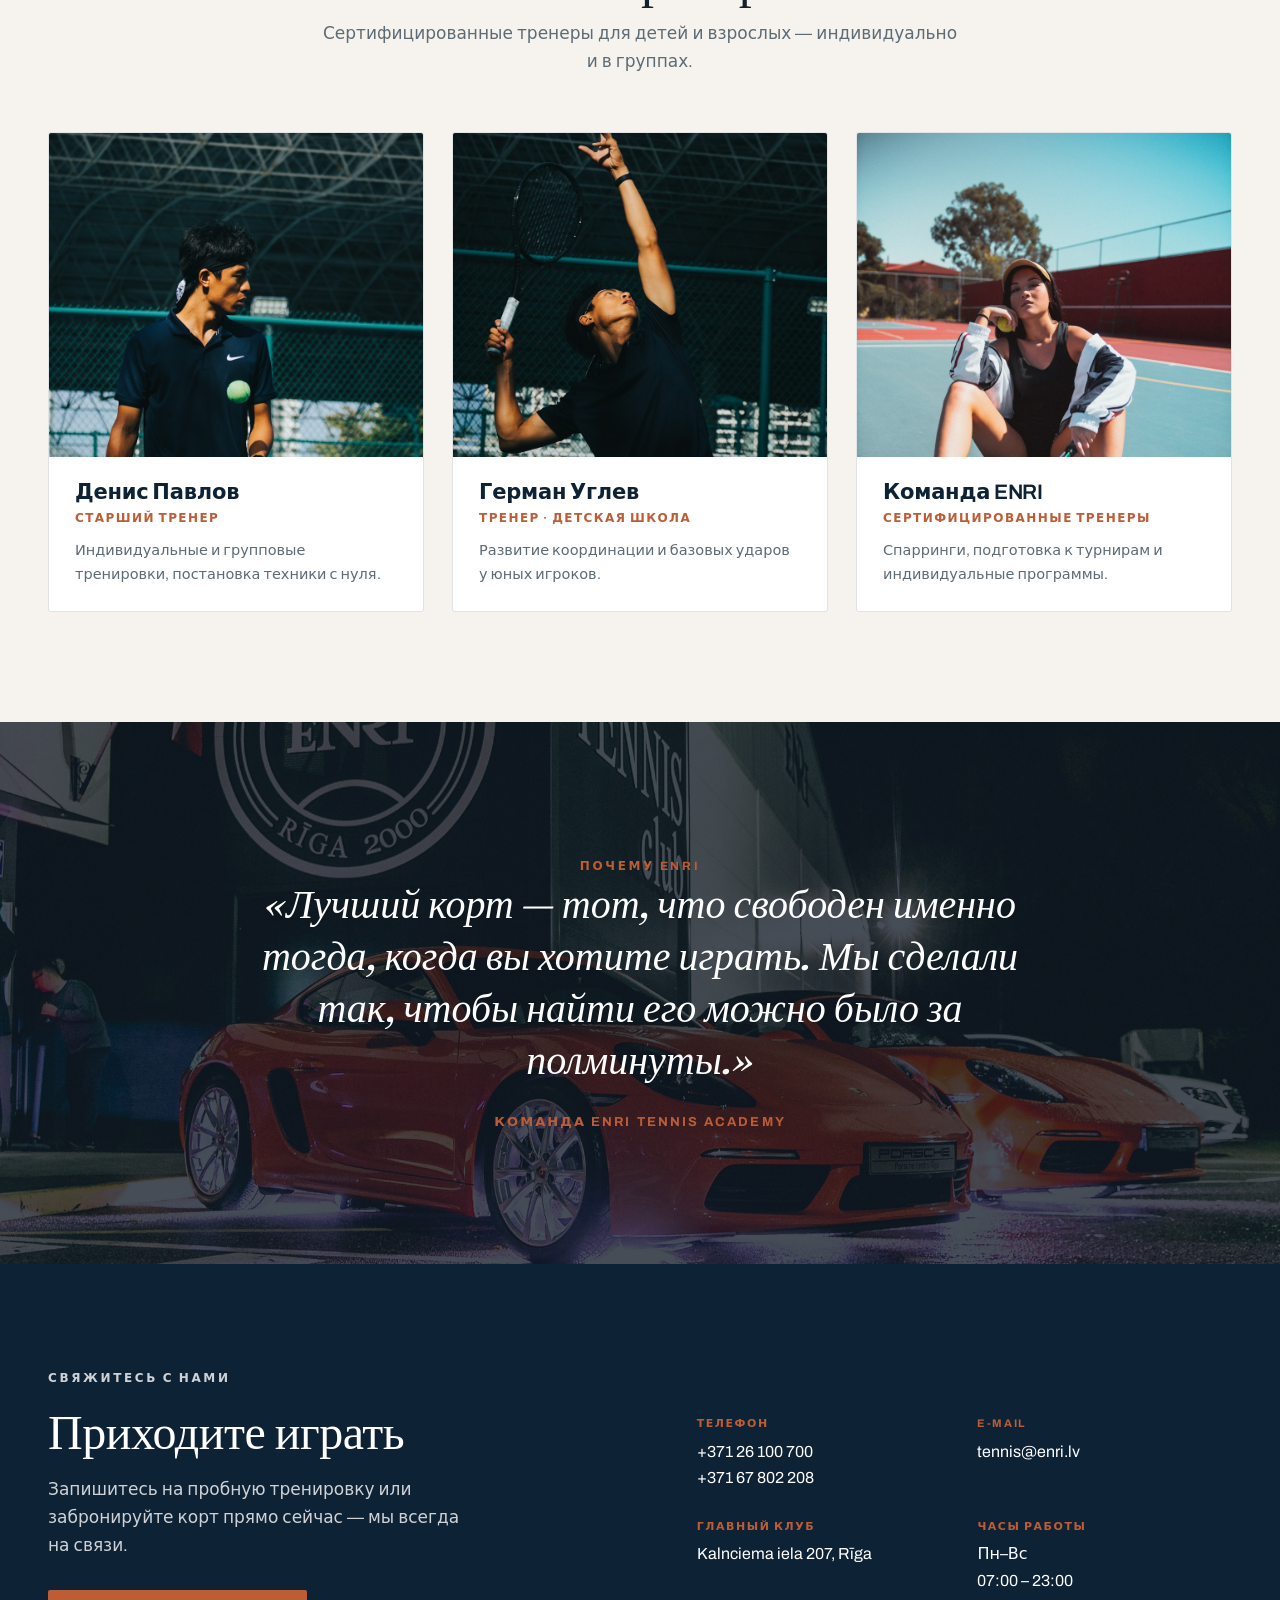
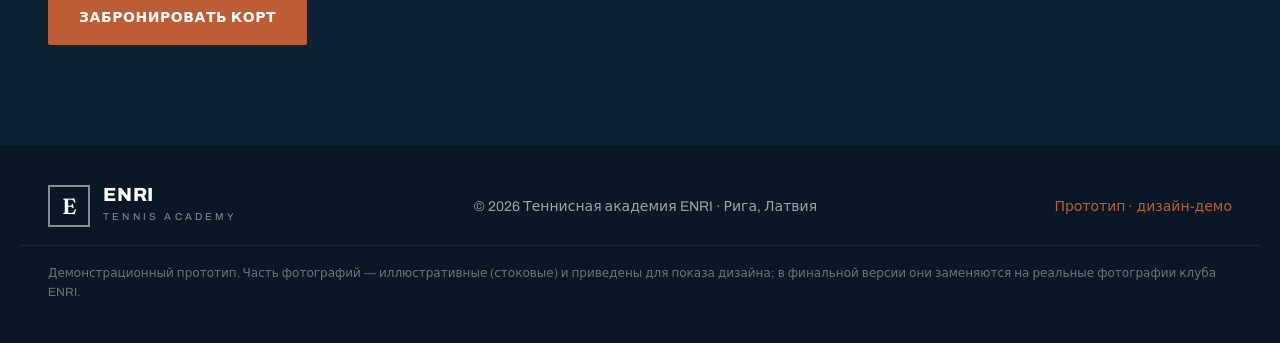
==== commit 02e835df: "Update coach photos and add illustrative-photos footnote" ====
--- a/index.html
+++ b/index.html
@@ -456,15 +456,15 @@
     </div>
     <div class="coach-grid">
       <div class="coach">
-        <div class="ph" style="background-image:url('img/denis-pavlov_200x200.jpg');background-size:cover;background-position:center top"></div>
+        <div class="ph" style="background-image:url('img/stock/coach_c.jpg');background-size:cover;background-position:center"></div>
         <div class="ci"><h4>Денис Павлов</h4><div class="role">Старший тренер</div><div class="bio">Индивидуальные и групповые тренировки, постановка техники с нуля.</div></div>
       </div>
       <div class="coach">
-        <div class="ph"><span class="ini">GU</span></div>
+        <div class="ph" style="background-image:url('img/stock/coach_b.jpg');background-size:cover;background-position:center"></div>
         <div class="ci"><h4>Герман Углев</h4><div class="role">Тренер · детская школа</div><div class="bio">Развитие координации и базовых ударов у юных игроков.</div></div>
       </div>
       <div class="coach">
-        <div class="ph"><span class="ini">EN</span></div>
+        <div class="ph" style="background-image:url('img/stock/coach_d.jpg');background-size:cover;background-position:center top"></div>
         <div class="ci"><h4>Команда ENRI</h4><div class="role">Сертифицированные тренеры</div><div class="bio">Спарринги, подготовка к турнирам и индивидуальные программы.</div></div>
       </div>
     </div>
